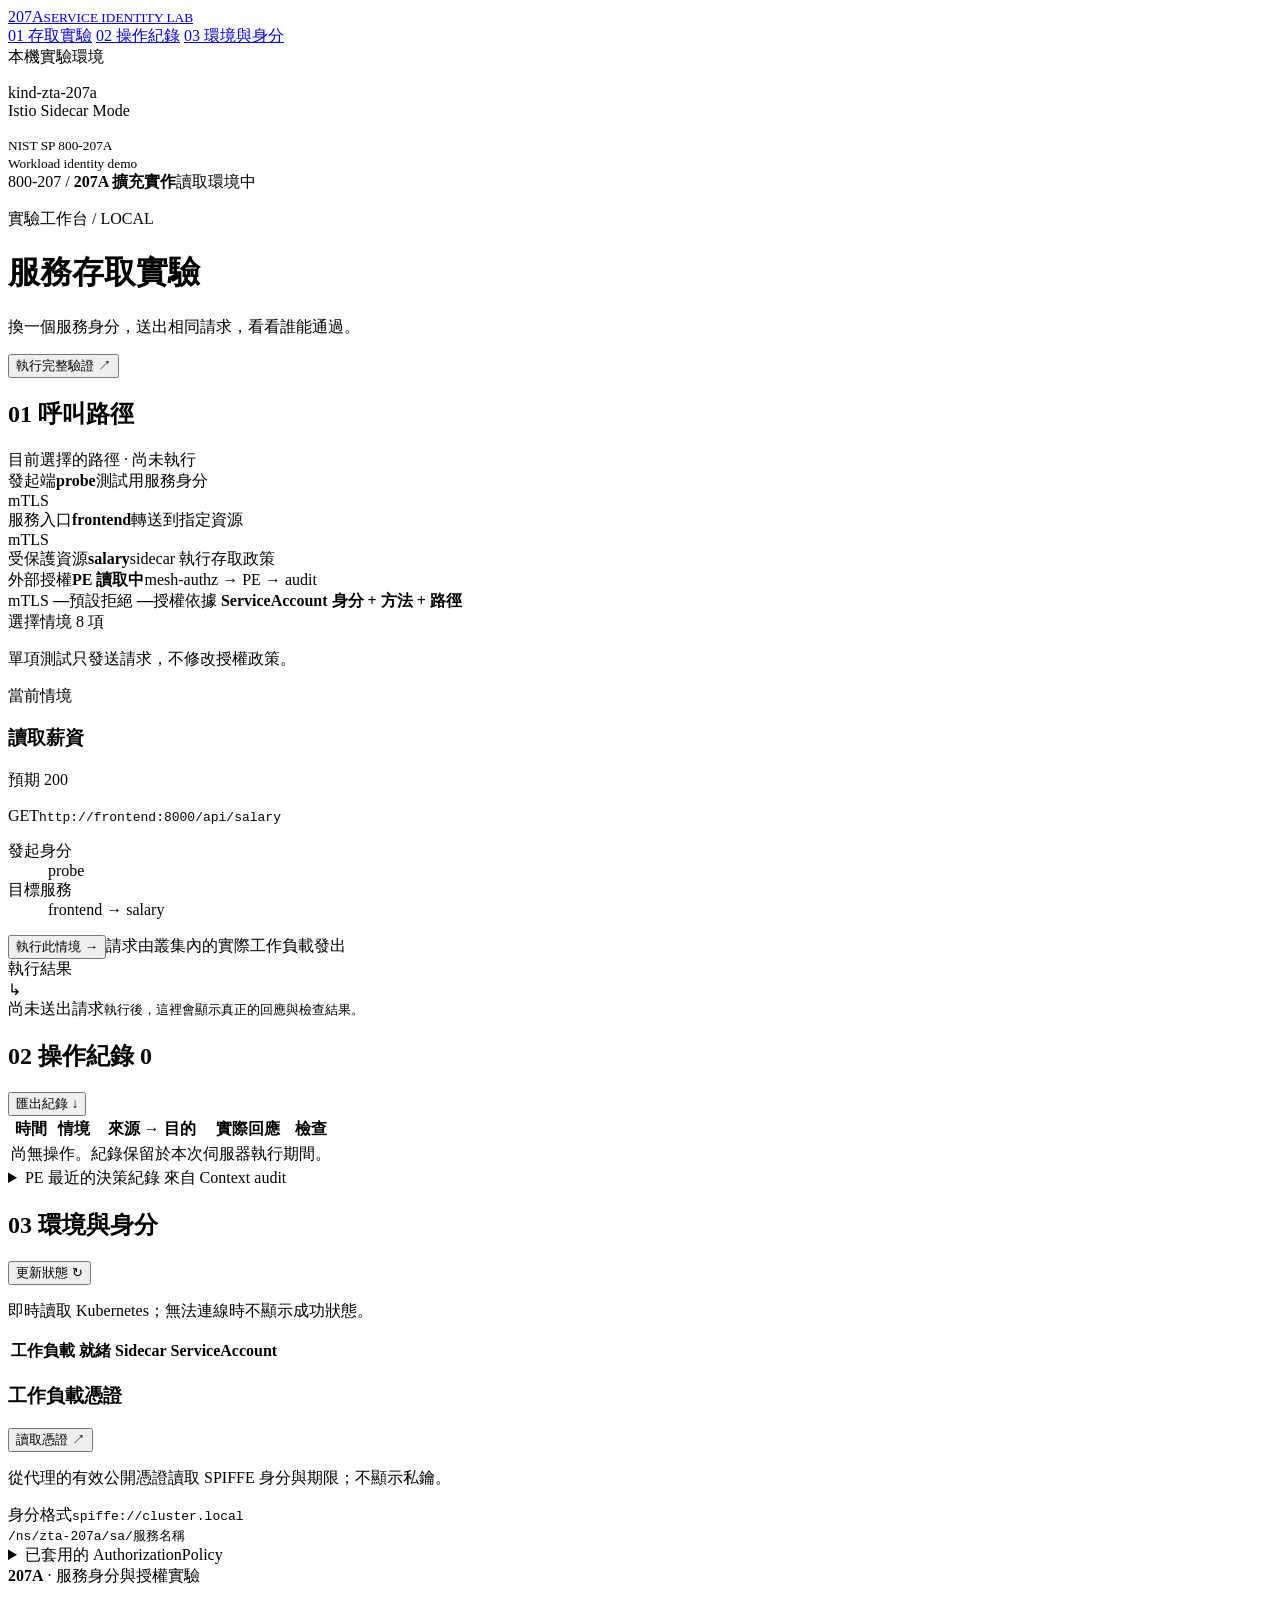
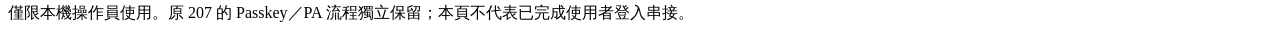
==== console/index.html @ d879d739 "feat: add local 207A operator workbench with real mesh scenarios" ====
<!doctype html>
<html lang="zh-Hant">
<head>
  <meta charset="utf-8">
  <meta name="viewport" content="width=device-width, initial-scale=1">
  <meta name="color-scheme" content="light">
  <title>207A · 服務存取實驗台</title>
  <link rel="icon" href="data:,">
  <link rel="stylesheet" href="/assets/console.css">
  <script type="module" src="/assets/console.js"></script>
</head>
<body>
  <aside class="rail">
    <a class="wordmark" href="#top" aria-label="207A 實驗台首頁">207<span>A</span><small>SERVICE IDENTITY LAB</small></a>
    <div class="rail-rule"></div>
    <nav aria-label="頁面導覽">
      <a class="current" href="#experiment"><span>01</span> 存取實驗</a>
      <a href="#journal"><span>02</span> 操作紀錄</a>
      <a href="#environment"><span>03</span> 環境與身分</a>
    </nav>
    <div class="rail-bottom"><span class="little-square"></span> 本機實驗環境<p>kind-zta-207a<br>Istio Sidecar Mode</p><small>NIST SP 800-207A<br>Workload identity demo</small></div>
  </aside>
  <div class="workspace" id="top">
    <header class="topbar"><span>800-207 / <strong>207A 擴充實作</strong></span><span class="connection" id="connection"><i class="dot"></i>讀取環境中</span></header>
    <main>
      <div class="page-heading"><div><p class="eyebrow">實驗工作台 <span>/ LOCAL</span></p><h1>服務存取實驗</h1><p class="intro">換一個服務身分，送出相同請求，看看誰能通過。</p></div><button class="button quiet" id="full-verify">執行完整驗證 <span aria-hidden="true">↗</span></button></div>
      <p class="page-error" id="page-error" role="alert" hidden></p>

      <section id="experiment" aria-labelledby="route-heading">
        <div class="section-heading"><h2 id="route-heading"><span class="section-number">01</span> 呼叫路徑</h2><span class="small-muted" id="route-caption">目前選擇的路徑 · 尚未執行</span></div>
        <div class="route-strip" id="route-strip">
          <div class="route-node source"><span class="node-kind">發起端</span><strong id="route-source">probe</strong><span class="node-note" id="source-note">測試用服務身分</span></div>
          <div class="route-link"><span id="first-hop-label">mTLS</span><div></div></div>
          <div class="route-node" id="route-frontend"><span class="node-kind">服務入口</span><strong>frontend</strong><span class="node-note">轉送到指定資源</span></div>
          <div class="route-link" id="backend-link"><span>mTLS</span><div></div></div>
          <div class="route-node destination"><span class="node-kind">受保護資源</span><strong id="route-target">salary</strong><span class="node-note">sidecar 執行存取政策</span></div>
          <div class="policy-branch"><span class="branch-line"></span><div><span class="node-kind">外部授權</span><strong>PE <span id="pe-label">讀取中</span></strong><span class="node-note">mesh-authz → PE → audit</span></div></div>
        </div>
        <div class="policy-bar"><span><i class="dot neutral" id="mtls-dot"></i>mTLS <b id="mtls-mode">—</b></span><span>預設拒絕 <b id="default-deny">—</b></span><span>授權依據 <b>ServiceAccount 身分 + 方法 + 路徑</b></span></div>

        <div class="experiment-panel">
          <div class="scenario-column"><div class="panel-label">選擇情境 <span>8 項</span></div><div id="scenarios" class="scenario-list" aria-label="測試情境"></div><p class="scenario-footnote">單項測試只發送請求，不修改授權政策。</p></div>
          <div class="request-column">
            <div class="request-heading"><div><span class="eyebrow">當前情境</span><h3 id="scenario-title">讀取薪資</h3></div><span class="expectation" id="expectation">預期 200</span></div>
            <p class="scenario-description" id="scenario-description"></p>
            <div class="request-line"><span class="http-method" id="request-method">GET</span><code id="request-url">http://frontend:8000/api/salary</code></div>
            <dl class="request-facts"><div><dt>發起身分</dt><dd id="caller-identity">probe</dd></div><div><dt>目標服務</dt><dd id="target-identity">frontend → salary</dd></div></dl>
            <details class="headers-detail" id="headers-detail" hidden><summary>本次附加的偽造標頭</summary><pre id="request-headers"></pre></details>
            <div class="action-row"><button class="button primary" id="run-scenario">執行此情境 <span aria-hidden="true">→</span></button><span id="run-message" class="small-muted" aria-live="polite">請求由叢集內的實際工作負載發出</span></div>
            <div class="response-area" aria-live="polite"><div class="response-top"><span class="panel-label">執行結果</span><span class="small-muted" id="response-time"></span></div><div id="response-placeholder" class="response-placeholder"><span class="empty-mark">↳</span><div>尚未送出請求<small>執行後，這裡會顯示真正的回應與檢查結果。</small></div></div><div id="response-content" hidden><div class="outcome-line"><strong id="response-code"></strong><div><b id="outcome-title"></b><p id="outcome-description"></p></div><span class="outcome-badge" id="outcome-badge"></span></div><pre class="response-body" id="response-body"></pre><div id="full-checks" hidden></div></div></div>
          </div>
        </div>
      </section>

      <section id="journal" aria-labelledby="journal-heading" class="journal-section">
        <div class="section-heading"><h2 id="journal-heading"><span class="section-number">02</span> 操作紀錄 <span class="count" id="history-count">0</span></h2><button class="text-button" id="export-history">匯出紀錄 ↓</button></div>
        <div class="table-wrap"><table class="journal-table"><thead><tr><th>時間</th><th>情境</th><th>來源 → 目的</th><th>實際回應</th><th>檢查</th></tr></thead><tbody id="history"><tr><td colspan="5" class="empty-row">尚無操作。紀錄保留於本次伺服器執行期間。</td></tr></tbody></table></div>
        <details class="audit-section" id="audit-details"><summary>PE 最近的決策紀錄 <span>來自 Context audit</span></summary><div class="audit-toolbar"><p>以下是獨立讀取的稽核事件，不假定與某一次操作一一對應。</p><button class="text-button" id="refresh-audit">重新讀取 ↻</button></div><p class="small-muted" id="audit-message">展開後讀取。</p><div class="table-wrap"><table><thead><tr><th>時間</th><th>來源 → 目的</th><th>請求</th><th>PE 決策</th><th>原因</th></tr></thead><tbody id="audit-events"></tbody></table></div></details>
      </section>

      <section id="environment" aria-labelledby="environment-heading" class="environment-section"><div class="section-heading"><h2 id="environment-heading"><span class="section-number">03</span> 環境與身分</h2><button class="text-button" id="refresh-status">更新狀態 ↻</button></div><p class="small-muted environment-note" id="environment-note">即時讀取 Kubernetes；無法連線時不顯示成功狀態。</p><div class="environment-grid"><div><div class="table-wrap"><table><thead><tr><th>工作負載</th><th>就緒</th><th>Sidecar</th><th>ServiceAccount</th></tr></thead><tbody id="workloads"></tbody></table></div></div><div class="identity-panel"><div class="identity-heading"><h3>工作負載憑證</h3><button class="text-button" id="load-certificates">讀取憑證 ↗</button></div><p>從代理的有效公開憑證讀取 SPIFFE 身分與期限；不顯示私鑰。</p><div id="certificate-list" class="certificate-list"><div class="identity-example"><span>身分格式</span><code>spiffe://cluster.local<br>/ns/zta-207a/sa/服務名稱</code></div></div></div></div><details class="policy-details"><summary>已套用的 AuthorizationPolicy</summary><pre id="policy-json">尚未讀取</pre></details></section>
      <footer><span><b>207A</b> · 服務身分與授權實驗</span><p>僅限本機操作員使用。原 207 的 Passkey／PA 流程獨立保留；本頁不代表已完成使用者登入串接。</p></footer>
    </main>
  </div>
  <dialog id="verify-dialog"><form method="dialog"><p class="eyebrow">完整驗證</p><h2>測試拒絕，也測試恢復。</h2><p>會執行 23 項檢查，包含政策撤銷，以及暫停授權服務、PE 和 audit。期間本機 207A 服務會短暫拒絕請求，測試會嘗試自動恢復。</p><p class="dialog-note">請等目前操作結束再執行；不要在測試途中關閉控制程式。</p><div class="dialog-actions"><button class="button quiet" value="cancel">先不用</button><button class="button primary" id="confirm-verify" value="run">開始完整驗證 →</button></div></form></dialog>
</body>
</html>
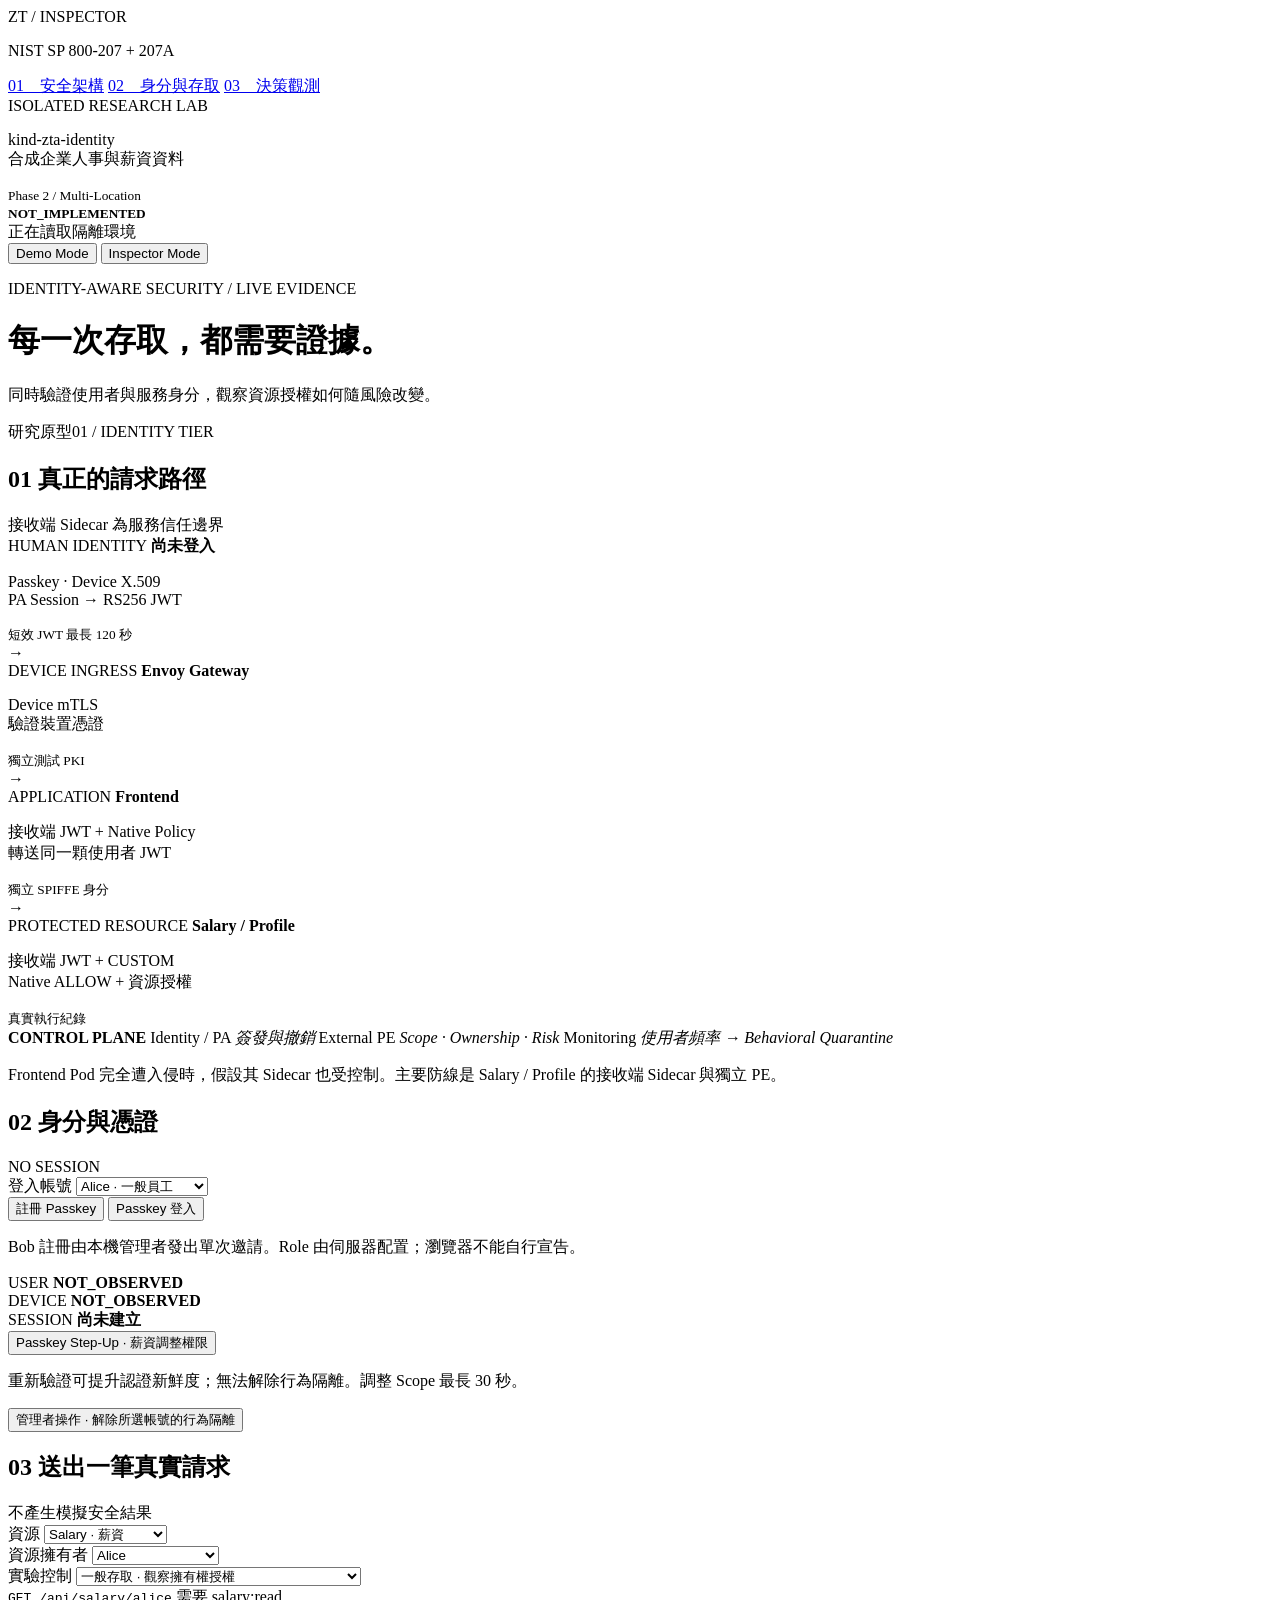
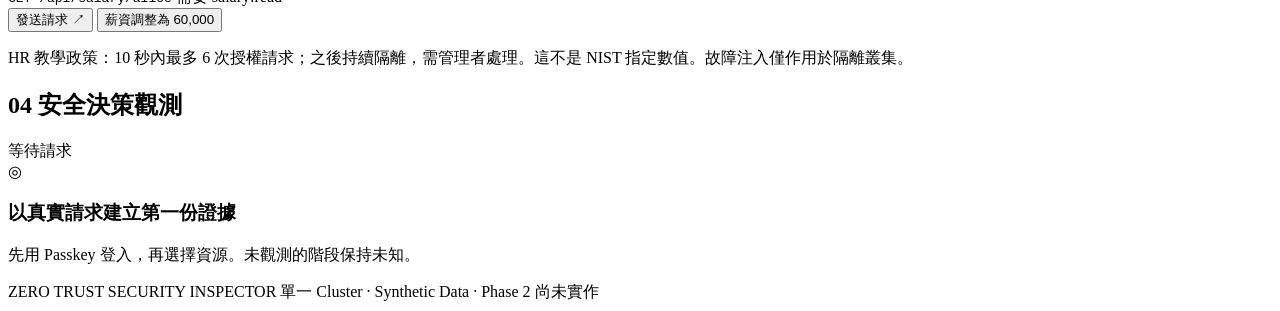
==== commit f68ddb4f: "feat: deliver live Security Inspector and isolated Windows deployment with real mesh verification" ====
--- a/console/index.html
+++ b/console/index.html
@@ -1,67 +1,257 @@
 <!doctype html>
 <html lang="zh-Hant">
 <head>
-  <meta charset="utf-8">
-  <meta name="viewport" content="width=device-width, initial-scale=1">
-  <meta name="color-scheme" content="light">
-  <title>207A · 服務存取實驗台</title>
-  <link rel="icon" href="data:,">
-  <link rel="stylesheet" href="/assets/console.css">
-  <script type="module" src="/assets/console.js"></script>
+<meta charset="utf-8">
+<meta name="viewport" content="width=device-width,initial-scale=1">
+<title>Zero Trust Security Inspector</title>
+<link rel="icon" href="data:,">
+<link rel="stylesheet" href="/assets/console.css">
+<script type="module" src="/assets/console.js">
+</script>
 </head>
 <body>
-  <aside class="rail">
-    <a class="wordmark" href="#top" aria-label="207A 實驗台首頁">207<span>A</span><small>SERVICE IDENTITY LAB</small></a>
-    <div class="rail-rule"></div>
-    <nav aria-label="頁面導覽">
-      <a class="current" href="#experiment"><span>01</span> 存取實驗</a>
-      <a href="#journal"><span>02</span> 操作紀錄</a>
-      <a href="#environment"><span>03</span> 環境與身分</a>
-    </nav>
-    <div class="rail-bottom"><span class="little-square"></span> 本機實驗環境<p>kind-zta-207a<br>Istio Sidecar Mode</p><small>NIST SP 800-207A<br>Workload identity demo</small></div>
-  </aside>
-  <div class="workspace" id="top">
-    <header class="topbar"><span>800-207 / <strong>207A 擴充實作</strong></span><span class="connection" id="connection"><i class="dot"></i>讀取環境中</span></header>
-    <main>
-      <div class="page-heading"><div><p class="eyebrow">實驗工作台 <span>/ LOCAL</span></p><h1>服務存取實驗</h1><p class="intro">換一個服務身分，送出相同請求，看看誰能通過。</p></div><button class="button quiet" id="full-verify">執行完整驗證 <span aria-hidden="true">↗</span></button></div>
-      <p class="page-error" id="page-error" role="alert" hidden></p>
-
-      <section id="experiment" aria-labelledby="route-heading">
-        <div class="section-heading"><h2 id="route-heading"><span class="section-number">01</span> 呼叫路徑</h2><span class="small-muted" id="route-caption">目前選擇的路徑 · 尚未執行</span></div>
-        <div class="route-strip" id="route-strip">
-          <div class="route-node source"><span class="node-kind">發起端</span><strong id="route-source">probe</strong><span class="node-note" id="source-note">測試用服務身分</span></div>
-          <div class="route-link"><span id="first-hop-label">mTLS</span><div></div></div>
-          <div class="route-node" id="route-frontend"><span class="node-kind">服務入口</span><strong>frontend</strong><span class="node-note">轉送到指定資源</span></div>
-          <div class="route-link" id="backend-link"><span>mTLS</span><div></div></div>
-          <div class="route-node destination"><span class="node-kind">受保護資源</span><strong id="route-target">salary</strong><span class="node-note">sidecar 執行存取政策</span></div>
-          <div class="policy-branch"><span class="branch-line"></span><div><span class="node-kind">外部授權</span><strong>PE <span id="pe-label">讀取中</span></strong><span class="node-note">mesh-authz → PE → audit</span></div></div>
-        </div>
-        <div class="policy-bar"><span><i class="dot neutral" id="mtls-dot"></i>mTLS <b id="mtls-mode">—</b></span><span>預設拒絕 <b id="default-deny">—</b></span><span>授權依據 <b>ServiceAccount 身分 + 方法 + 路徑</b></span></div>
-
-        <div class="experiment-panel">
-          <div class="scenario-column"><div class="panel-label">選擇情境 <span>8 項</span></div><div id="scenarios" class="scenario-list" aria-label="測試情境"></div><p class="scenario-footnote">單項測試只發送請求，不修改授權政策。</p></div>
-          <div class="request-column">
-            <div class="request-heading"><div><span class="eyebrow">當前情境</span><h3 id="scenario-title">讀取薪資</h3></div><span class="expectation" id="expectation">預期 200</span></div>
-            <p class="scenario-description" id="scenario-description"></p>
-            <div class="request-line"><span class="http-method" id="request-method">GET</span><code id="request-url">http://frontend:8000/api/salary</code></div>
-            <dl class="request-facts"><div><dt>發起身分</dt><dd id="caller-identity">probe</dd></div><div><dt>目標服務</dt><dd id="target-identity">frontend → salary</dd></div></dl>
-            <details class="headers-detail" id="headers-detail" hidden><summary>本次附加的偽造標頭</summary><pre id="request-headers"></pre></details>
-            <div class="action-row"><button class="button primary" id="run-scenario">執行此情境 <span aria-hidden="true">→</span></button><span id="run-message" class="small-muted" aria-live="polite">請求由叢集內的實際工作負載發出</span></div>
-            <div class="response-area" aria-live="polite"><div class="response-top"><span class="panel-label">執行結果</span><span class="small-muted" id="response-time"></span></div><div id="response-placeholder" class="response-placeholder"><span class="empty-mark">↳</span><div>尚未送出請求<small>執行後，這裡會顯示真正的回應與檢查結果。</small></div></div><div id="response-content" hidden><div class="outcome-line"><strong id="response-code"></strong><div><b id="outcome-title"></b><p id="outcome-description"></p></div><span class="outcome-badge" id="outcome-badge"></span></div><pre class="response-body" id="response-body"></pre><div id="full-checks" hidden></div></div></div>
-          </div>
-        </div>
-      </section>
-
-      <section id="journal" aria-labelledby="journal-heading" class="journal-section">
-        <div class="section-heading"><h2 id="journal-heading"><span class="section-number">02</span> 操作紀錄 <span class="count" id="history-count">0</span></h2><button class="text-button" id="export-history">匯出紀錄 ↓</button></div>
-        <div class="table-wrap"><table class="journal-table"><thead><tr><th>時間</th><th>情境</th><th>來源 → 目的</th><th>實際回應</th><th>檢查</th></tr></thead><tbody id="history"><tr><td colspan="5" class="empty-row">尚無操作。紀錄保留於本次伺服器執行期間。</td></tr></tbody></table></div>
-        <details class="audit-section" id="audit-details"><summary>PE 最近的決策紀錄 <span>來自 Context audit</span></summary><div class="audit-toolbar"><p>以下是獨立讀取的稽核事件，不假定與某一次操作一一對應。</p><button class="text-button" id="refresh-audit">重新讀取 ↻</button></div><p class="small-muted" id="audit-message">展開後讀取。</p><div class="table-wrap"><table><thead><tr><th>時間</th><th>來源 → 目的</th><th>請求</th><th>PE 決策</th><th>原因</th></tr></thead><tbody id="audit-events"></tbody></table></div></details>
-      </section>
-
-      <section id="environment" aria-labelledby="environment-heading" class="environment-section"><div class="section-heading"><h2 id="environment-heading"><span class="section-number">03</span> 環境與身分</h2><button class="text-button" id="refresh-status">更新狀態 ↻</button></div><p class="small-muted environment-note" id="environment-note">即時讀取 Kubernetes；無法連線時不顯示成功狀態。</p><div class="environment-grid"><div><div class="table-wrap"><table><thead><tr><th>工作負載</th><th>就緒</th><th>Sidecar</th><th>ServiceAccount</th></tr></thead><tbody id="workloads"></tbody></table></div></div><div class="identity-panel"><div class="identity-heading"><h3>工作負載憑證</h3><button class="text-button" id="load-certificates">讀取憑證 ↗</button></div><p>從代理的有效公開憑證讀取 SPIFFE 身分與期限；不顯示私鑰。</p><div id="certificate-list" class="certificate-list"><div class="identity-example"><span>身分格式</span><code>spiffe://cluster.local<br>/ns/zta-207a/sa/服務名稱</code></div></div></div></div><details class="policy-details"><summary>已套用的 AuthorizationPolicy</summary><pre id="policy-json">尚未讀取</pre></details></section>
-      <footer><span><b>207A</b> · 服務身分與授權實驗</span><p>僅限本機操作員使用。原 207 的 Passkey／PA 流程獨立保留；本頁不代表已完成使用者登入串接。</p></footer>
-    </main>
-  </div>
-  <dialog id="verify-dialog"><form method="dialog"><p class="eyebrow">完整驗證</p><h2>測試拒絕，也測試恢復。</h2><p>會執行 23 項檢查，包含政策撤銷，以及暫停授權服務、PE 和 audit。期間本機 207A 服務會短暫拒絕請求，測試會嘗試自動恢復。</p><p class="dialog-note">請等目前操作結束再執行；不要在測試途中關閉控制程式。</p><div class="dialog-actions"><button class="button quiet" value="cancel">先不用</button><button class="button primary" id="confirm-verify" value="run">開始完整驗證 →</button></div></form></dialog>
+<aside class="rail">
+<div class="brand">ZT<span> / </span>INSPECTOR</div>
+<p class="rail-label">NIST SP 800-207 + 207A</p>
+<nav>
+<a href="#architecture" class="selected">01　安全架構</a>
+<a href="#experiment">02　身分與存取</a>
+<a href="#observation">03　決策觀測</a>
+</nav>
+<div class="rail-foot">
+<span class="live-dot">
+</span> ISOLATED RESEARCH LAB<p>kind-zta-identity<br>合成企業人事與薪資資料</p>
+<small>Phase 2 / Multi-Location<br>
+<b>NOT_IMPLEMENTED</b>
+</small>
+</div>
+</aside>
+<div class="workspace">
+<header>
+<div>
+<span class="live-dot" id="status-dot">
+</span>
+<span id="connection">正在讀取隔離環境</span>
+</div>
+<div class="mode-switch" role="group" aria-label="顯示模式">
+<button id="demo-mode" class="active">Demo Mode</button>
+<button id="inspector-mode">Inspector Mode</button>
+</div>
+</header>
+<main>
+<div class="title-row">
+<div>
+<p class="eyebrow">IDENTITY-AWARE SECURITY / LIVE EVIDENCE</p>
+<h1>每一次存取，都需要證據。</h1>
+<p class="lead">同時驗證使用者與服務身分，觀察資源授權如何隨風險改變。</p>
+</div>
+<div class="lab-stamp">研究原型<span>01 / IDENTITY TIER</span>
+</div>
+</div>
+<div id="error" class="notice error" role="alert" hidden>
+</div>
+<section id="architecture" class="card architecture">
+<div class="section-title">
+<h2>
+<span>01</span> 真正的請求路徑</h2>
+<span class="quiet">接收端 Sidecar 為服務信任邊界</span>
+</div>
+<div class="flow">
+<article>
+<label>HUMAN IDENTITY</label>
+<strong id="human-label">尚未登入</strong>
+<p>Passkey · Device X.509<br>PA Session → RS256 JWT</p>
+<small id="jwt-expiry">短效 JWT 最長 120 秒</small>
+</article>
+<div class="arrow">→</div>
+<article>
+<label>DEVICE INGRESS</label>
+<strong>Envoy Gateway</strong>
+<p>Device mTLS<br>驗證裝置憑證</p>
+<small>獨立測試 PKI</small>
+</article>
+<div class="arrow">→</div>
+<article>
+<label>APPLICATION</label>
+<strong>Frontend</strong>
+<p>接收端 JWT + Native Policy<br>轉送同一顆使用者 JWT</p>
+<small>獨立 SPIFFE 身分</small>
+</article>
+<div class="arrow">→</div>
+<article class="protected">
+<label>PROTECTED RESOURCE</label>
+<strong>Salary / Profile</strong>
+<p>接收端 JWT + CUSTOM<br>Native ALLOW + 資源授權</p>
+<small>真實執行紀錄</small>
+</article>
+</div>
+<div class="control-plane">
+<b>CONTROL PLANE</b>
+<span>Identity / PA <i>簽發與撤銷</i>
+</span>
+<span>External PE <i>Scope · Ownership · Risk</i>
+</span>
+<span>Monitoring <i>使用者頻率 → Behavioral Quarantine</i>
+</span>
+</div>
+<p class="boundary-note">Frontend Pod 完全遭入侵時，假設其 Sidecar 也受控制。主要防線是 Salary / Profile 的接收端 Sidecar 與獨立 PE。</p>
+</section>
+<div class="work-grid" id="experiment">
+<section class="card identity-card">
+<div class="section-title">
+<h2>
+<span>02</span> 身分與憑證</h2>
+<span class="pill neutral" id="auth-state">NO SESSION</span>
+</div>
+<label class="field-label" for="subject">登入帳號</label>
+<select id="subject">
+<option value="alice">Alice · 一般員工</option>
+<option value="bob">Bob · 指定範圍 HR</option>
+</select>
+<div class="button-row">
+<button id="register" class="secondary">註冊 Passkey</button>
+<button id="login" class="primary">Passkey 登入</button>
+</div>
+<p class="help">Bob 註冊由本機管理者發出單次邀請。Role 由伺服器配置；瀏覽器不能自行宣告。</p>
+<div class="identity-summary">
+<div>
+<span>USER</span>
+<b id="user-value">NOT_OBSERVED</b>
+</div>
+<div>
+<span>DEVICE</span>
+<b id="device-value">NOT_OBSERVED</b>
+</div>
+<div>
+<span>SESSION</span>
+<b id="session-value">尚未建立</b>
+</div>
+</div>
+<button id="step-up" class="secondary full">Passkey Step-Up · 薪資調整權限</button>
+<p class="help">重新驗證可提升認證新鮮度；無法解除行為隔離。調整 Scope 最長 30 秒。</p>
+<button id="recover" class="secondary full">管理者操作 · 解除所選帳號的行為隔離</button>
+</section>
+<section class="card experiment-card">
+<div class="section-title">
+<h2>
+<span>03</span> 送出一筆真實請求</h2>
+<span class="quiet">不產生模擬安全結果</span>
+</div>
+<div class="fields">
+<div>
+<label class="field-label" for="resource">資源</label>
+<select id="resource">
+<option value="salary">Salary · 薪資</option>
+<option value="profile">Profile · 個人資料</option>
+</select>
+</div>
+<div>
+<label class="field-label" for="owner">資源擁有者</label>
+<select id="owner">
+<option value="alice">Alice</option>
+<option value="bob">Bob</option>
+<option value="carol">Carol · HR 範圍外</option>
+</select>
+</div>
+</div>
+<label class="field-label" for="attack">實驗控制</label>
+<select id="attack">
+<option value="normal">一般存取 · 觀察擁有權授權</option>
+<option value="intruder">Intruder 持有同一顆合法 JWT，直接呼叫後端</option>
+<option value="forged-headers">Intruder 偽造使用者 / 角色 / XFCC</option>
+<option value="invalid-jwt">無效 JWT · 真實簽章拒絕</option>
+<option value="missing-jwt">缺少 JWT · 驗證必須登入</option>
+<option value="hr-burst">HR 並行讀取 8 次 · 觸發隔離</option>
+<option value="pe-outage">PE 故障注入 · 自動恢復並查詢執行紀錄</option>
+<option value="direct-frontend">Frontend Pod 直接呼叫後端 · 仍需資源授權</option>
+<option value="plaintext">Plaintext Pod · 無 mTLS</option>
+</select>
+<div class="request-preview">
+<code id="preview">GET /api/salary/alice</code>
+<span id="scope-label">需要 salary:read</span>
+</div>
+<div class="button-row">
+<button id="run" class="primary run">發送請求 <span>↗</span>
+</button>
+<button id="adjust" class="secondary">薪資調整為 60,000</button>
+</div>
+<p class="help">HR 教學政策：10 秒內最多 6 次授權請求；之後持續隔離，需管理者處理。這不是 NIST 指定數值。故障注入僅作用於隔離叢集。</p>
+</section>
+</div>
+<section id="observation" class="card observation">
+<div class="section-title">
+<h2>
+<span>04</span> 安全決策觀測</h2>
+<span class="pill neutral" id="http-status">等待請求</span>
+</div>
+<div id="empty" class="empty">
+<div class="empty-mark">◎</div>
+<h3>以真實請求建立第一份證據</h3>
+<p>先用 Passkey 登入，再選擇資源。未觀測的階段保持未知。</p>
+</div>
+<div id="result" hidden>
+<div class="attempt">
+<span>ATTEMPT ID</span>
+<code id="attempt-id">
+</code>
+</div>
+<div id="stages" class="stages">
+</div>
+<div class="response-grid">
+<div>
+<label class="field-label">最終 HTTP / Resource Response</label>
+<pre id="response">
+</pre>
+</div>
+<div>
+<label class="field-label">External PE / Authorization Reason</label>
+<pre id="decision">
+</pre>
+</div>
+</div>
+<p class="help" id="execution-note">
+</p>
+</div>
+</section>
+<section class="card advanced" id="inspector-panel" hidden>
+<div class="section-title">
+<h2>
+<span>05</span> Inspector / 原始證據</h2>
+<button id="certificates" class="secondary">讀取公開憑證</button>
+</div>
+<div class="inspector-grid">
+<details open>
+<summary>已驗證 JWT Claims · 來源為 PE Audit</summary>
+<pre id="claims">NOT_OBSERVED</pre>
+</details>
+<details>
+<summary>Envoy / PE / Resource Evidence</summary>
+<pre id="evidence">NOT_OBSERVED</pre>
+</details>
+<details>
+<summary>已部署 Istio Policy</summary>
+<pre id="policies">NOT_OBSERVED</pre>
+</details>
+<details>
+<summary>公開 Workload 憑證</summary>
+<pre id="public-certs">NOT_OBSERVED</pre>
+</details>
+</div>
+<div class="legend">
+<b>證據狀態</b>
+<span>VERIFIED_PASS</span>
+<span>VERIFIED_BLOCK</span>
+<span>SKIPPED_BY_POLICY</span>
+<span>NOT_REACHED</span>
+<span>NOT_OBSERVED / UNKNOWN</span>
+</div>
+<p class="help">沒有 Log 不代表未執行。CUSTOM → DENY → ALLOW；PE 允許後仍可能被 Native Policy 拒絕。TLS 資訊只顯示代理實際觀測值。</p>
+</section>
+<footer>
+<span>ZERO TRUST SECURITY INSPECTOR</span>
+<span>單一 Cluster · Synthetic Data · Phase 2 尚未實作</span>
+</footer>
+</main>
+</div>
 </body>
 </html>
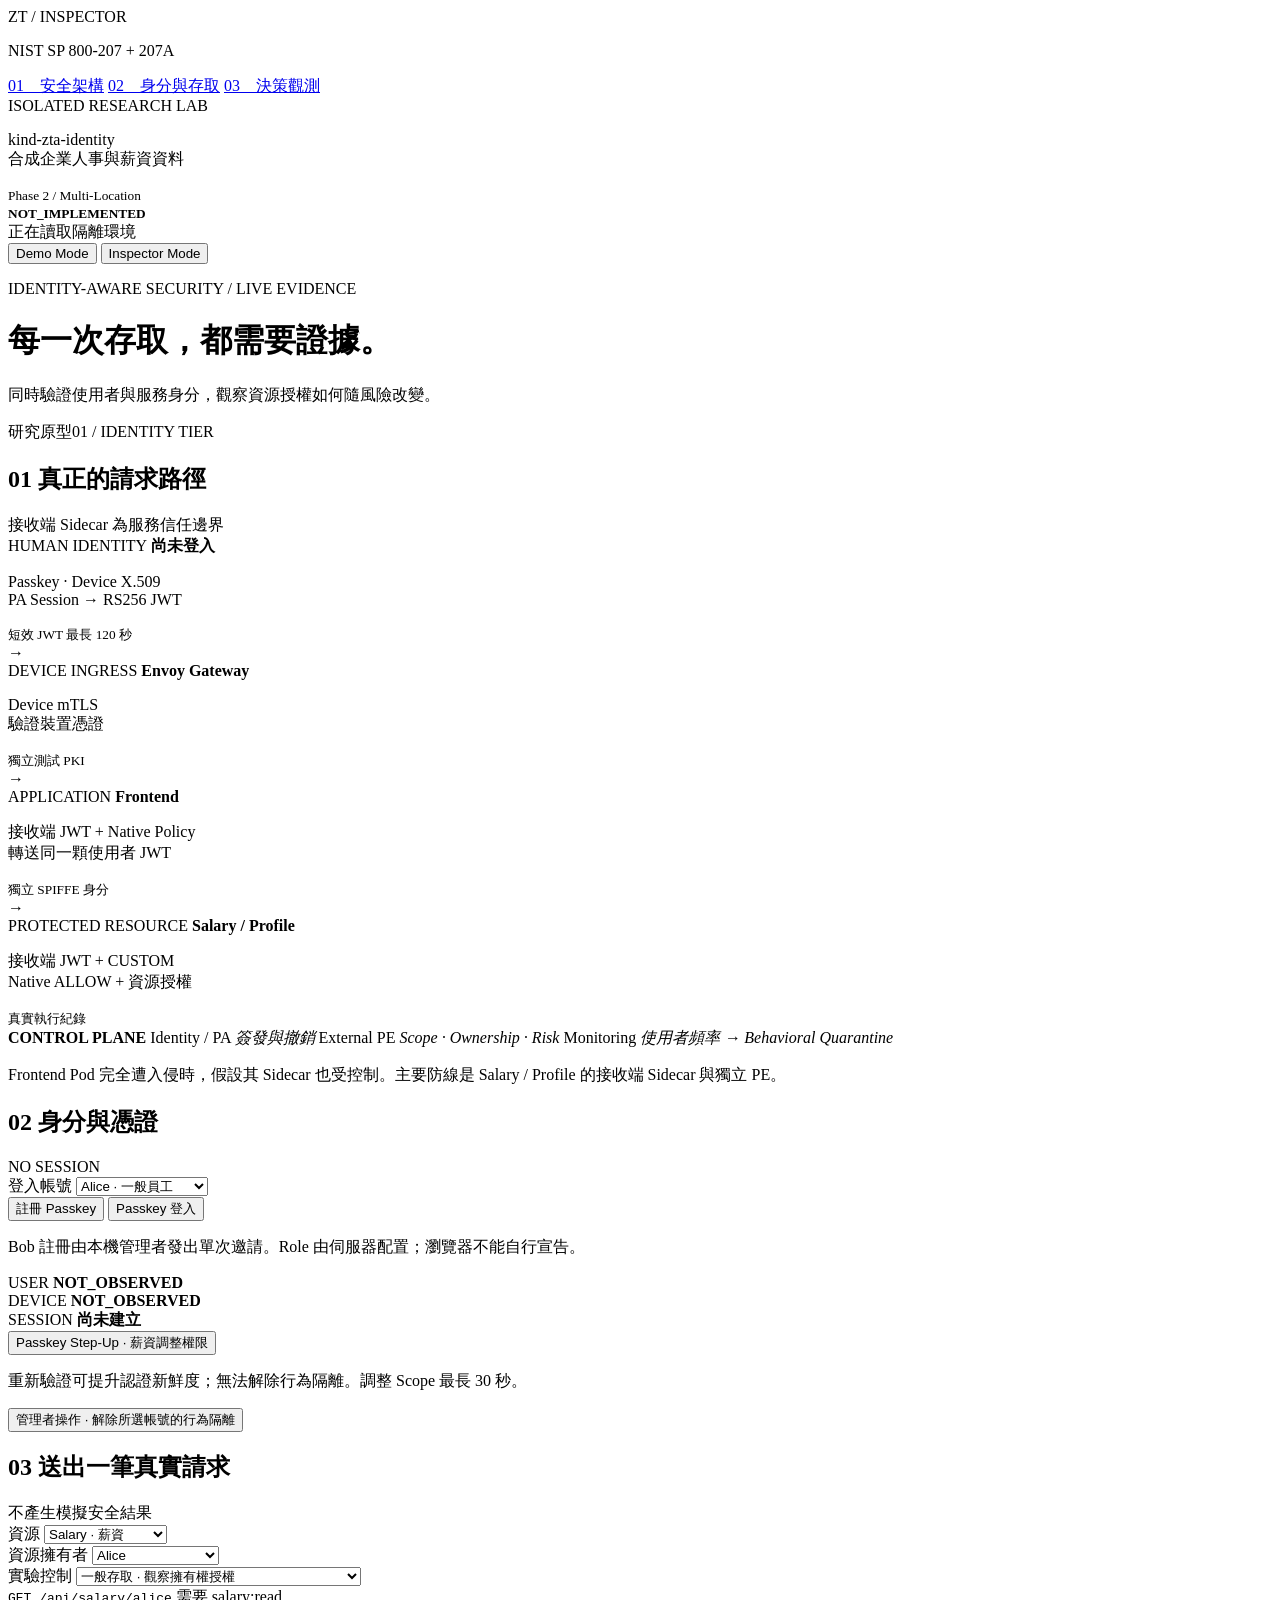
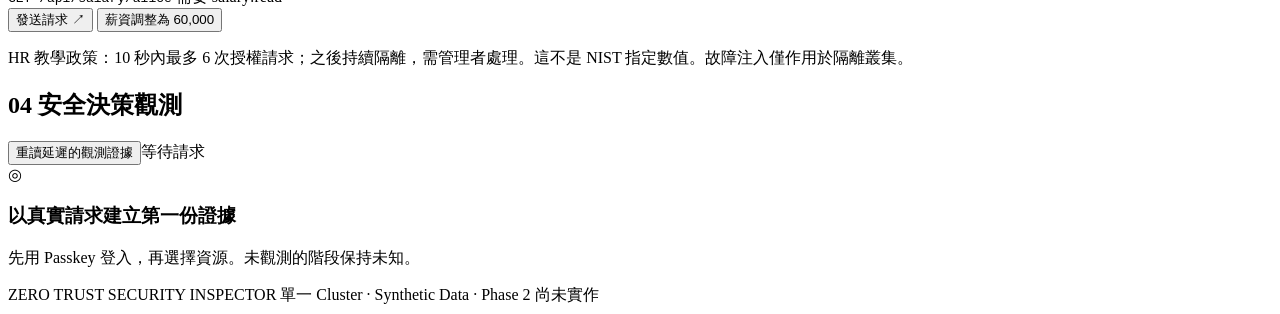
==== commit 35c9067e: "test: harden identity acceptance evidence and Windows Inspector recovery" ====
--- a/console/index.html
+++ b/console/index.html
@@ -182,7 +182,7 @@
 <div class="section-title">
 <h2>
 <span>04</span> 安全決策觀測</h2>
-<span class="pill neutral" id="http-status">等待請求</span>
+<div class="button-row"><button id="reread" class="secondary">重讀延遲的觀測證據</button><span class="pill neutral" id="http-status">等待請求</span></div>
 </div>
 <div id="empty" class="empty">
 <div class="empty-mark">◎</div>
